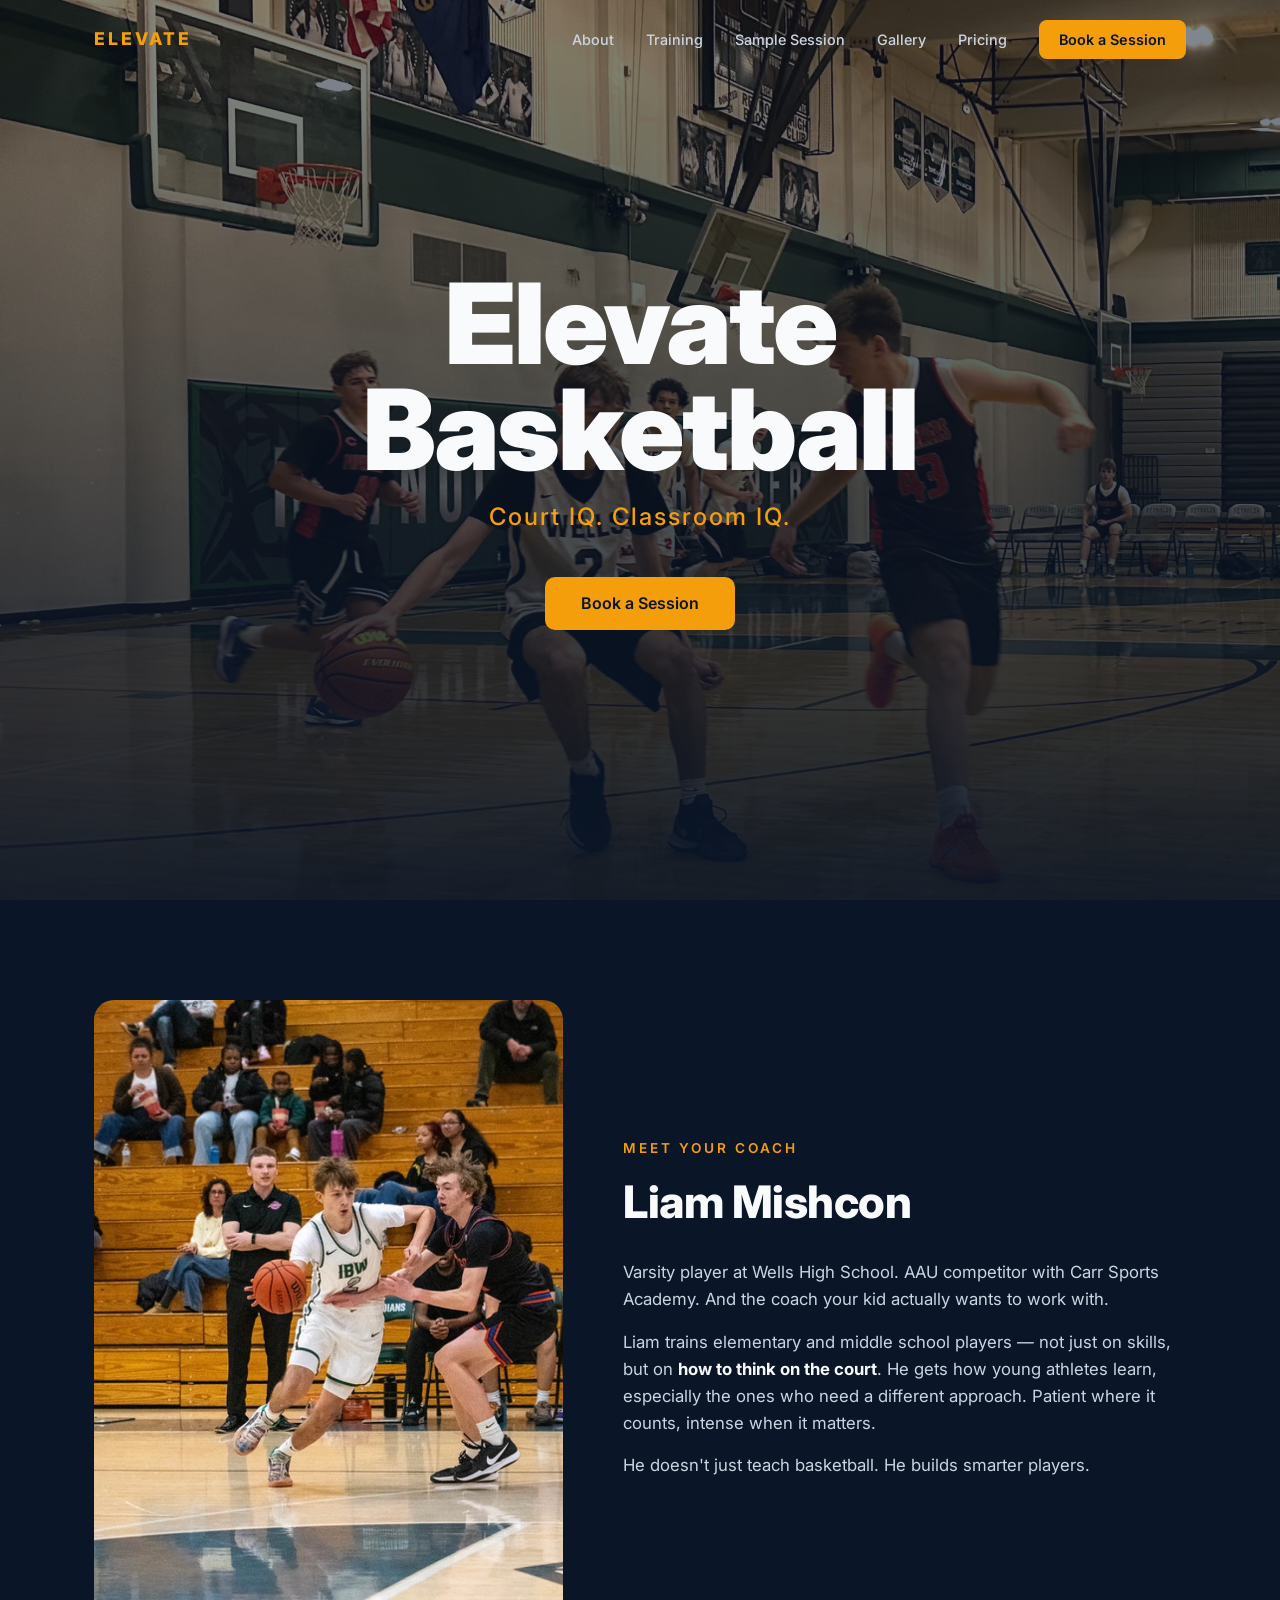
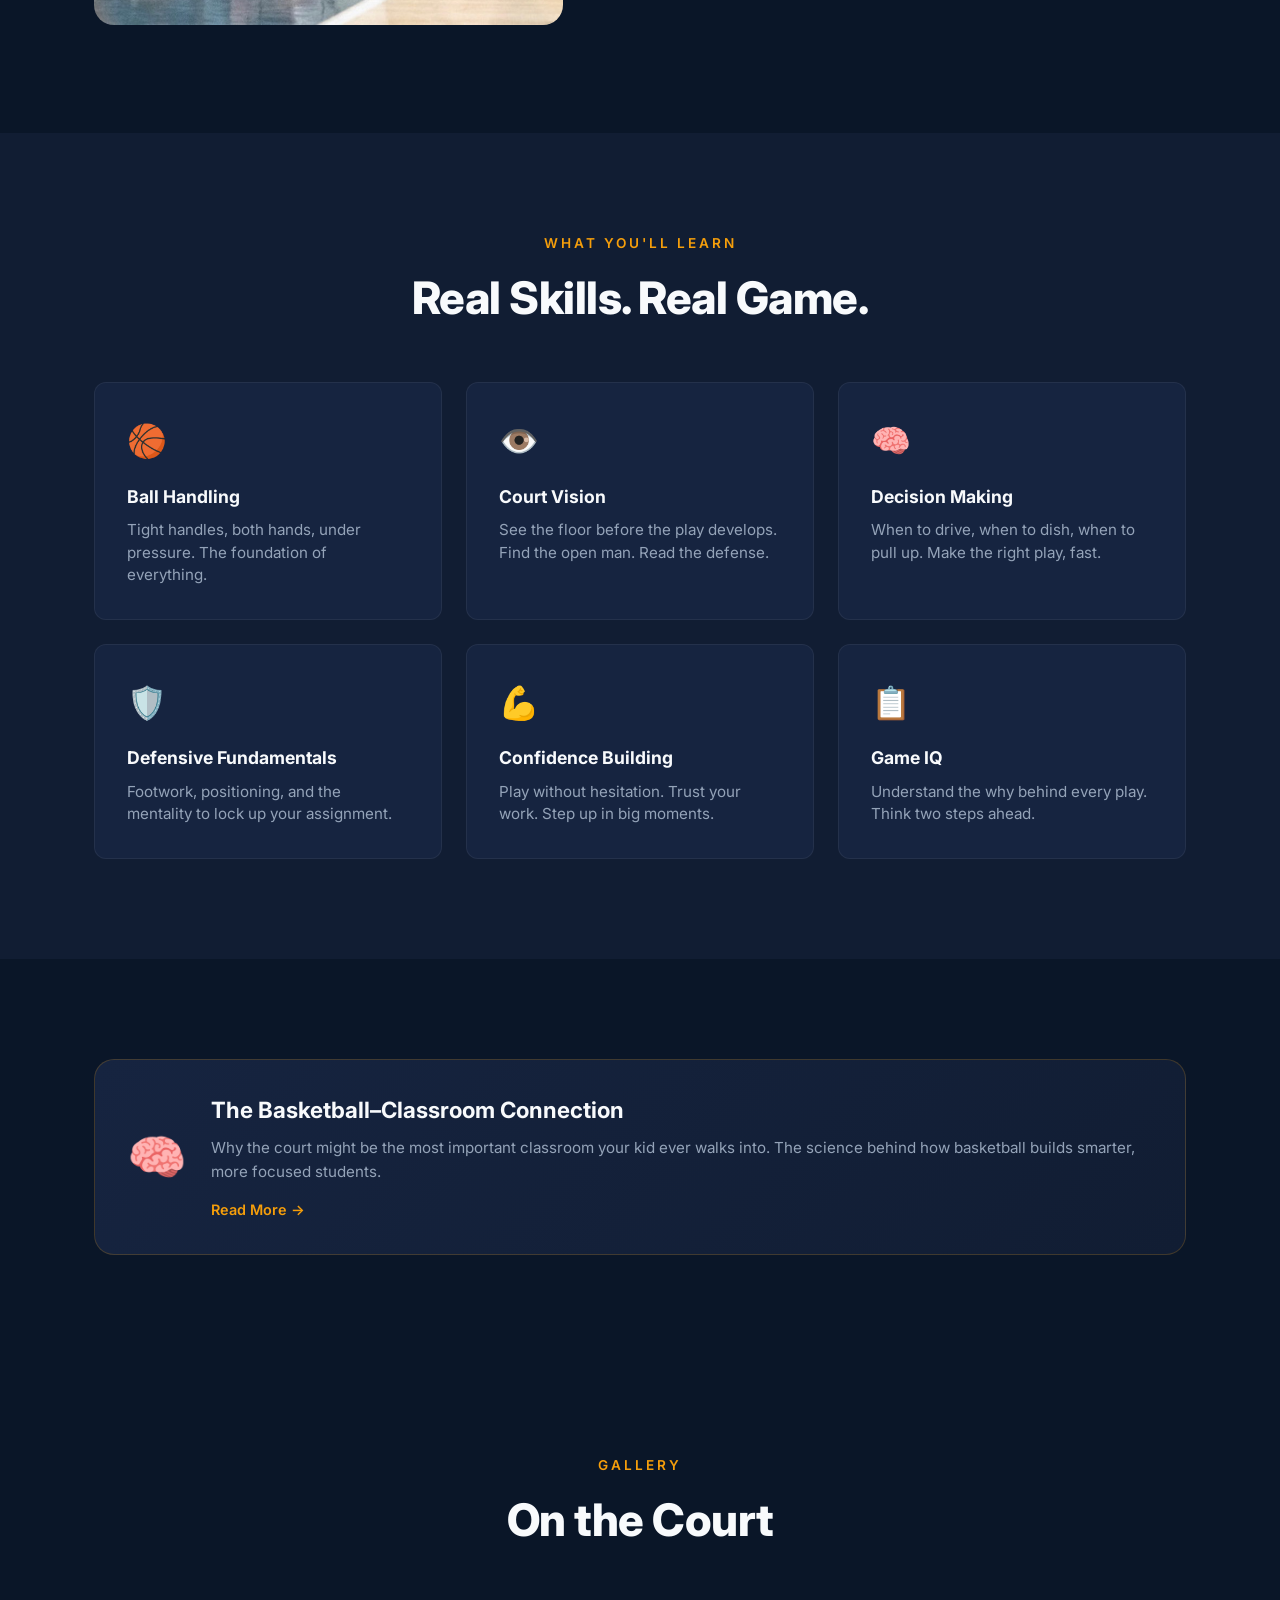
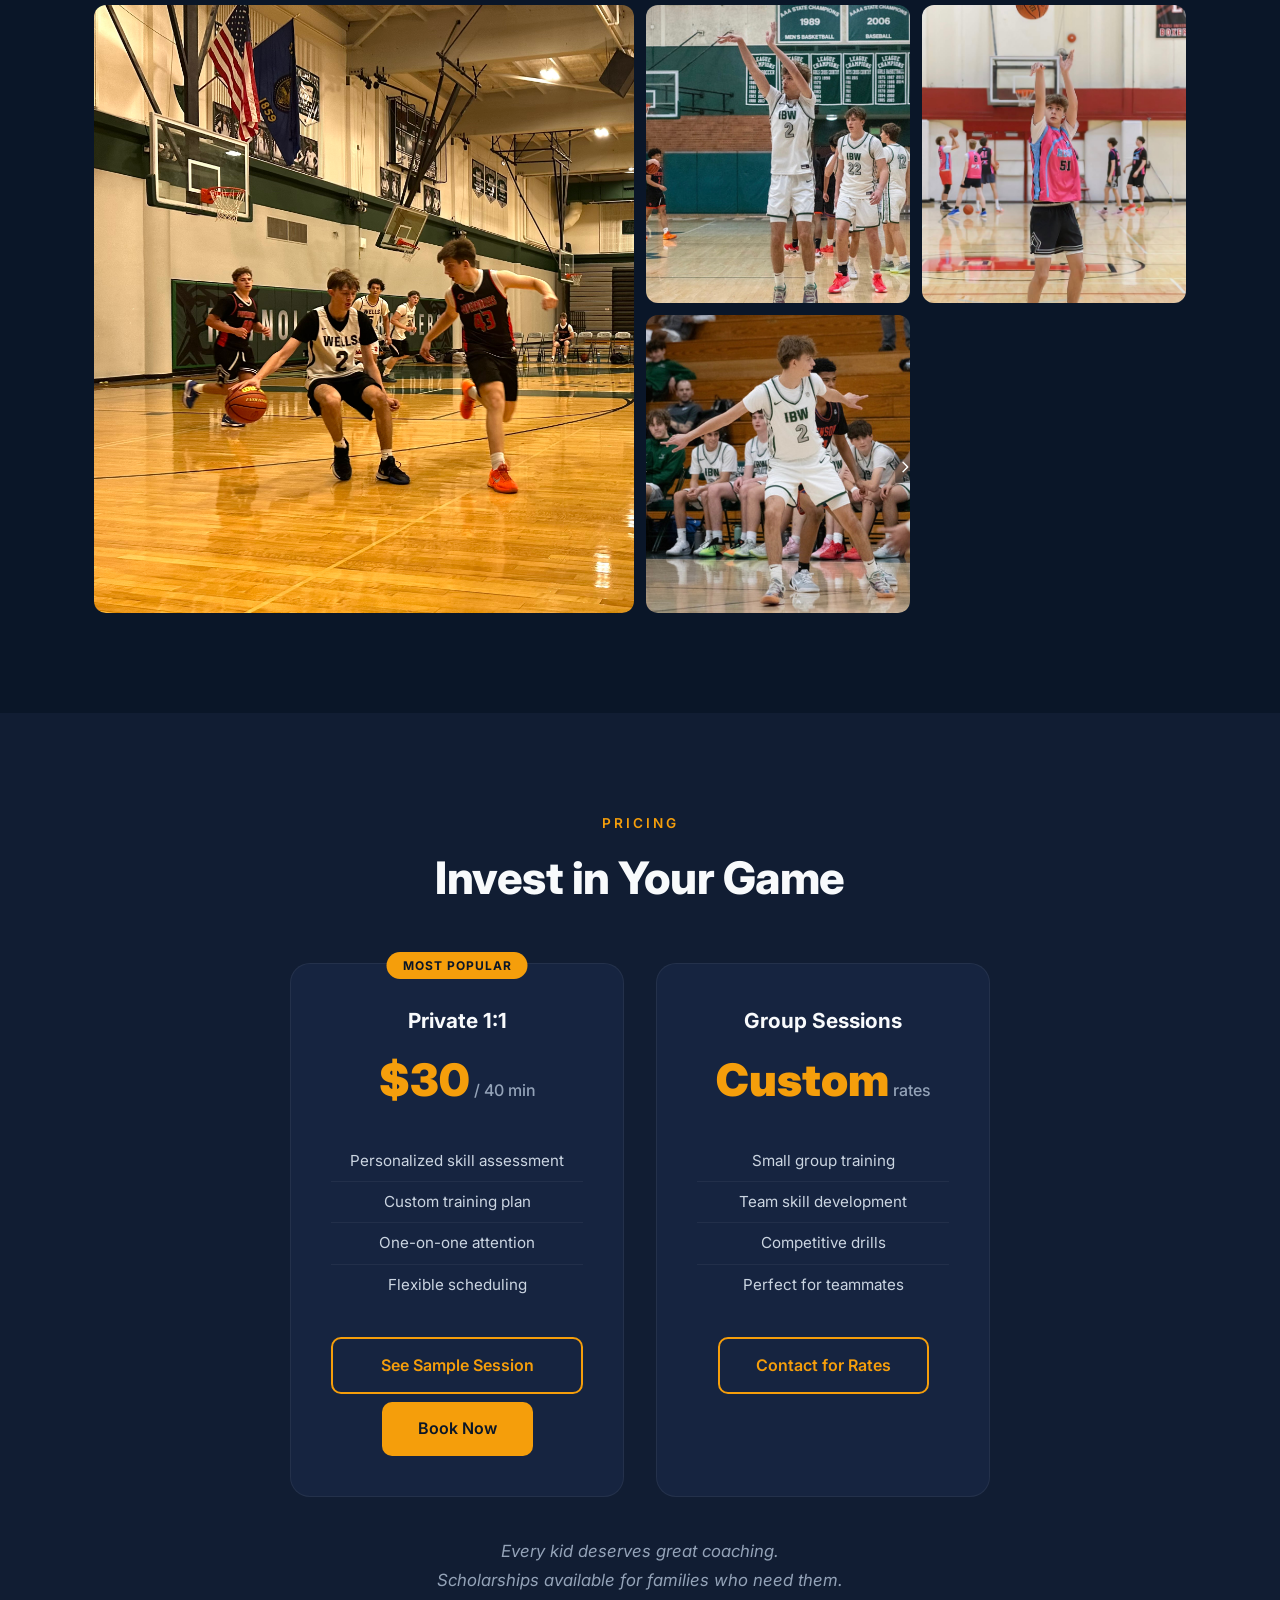
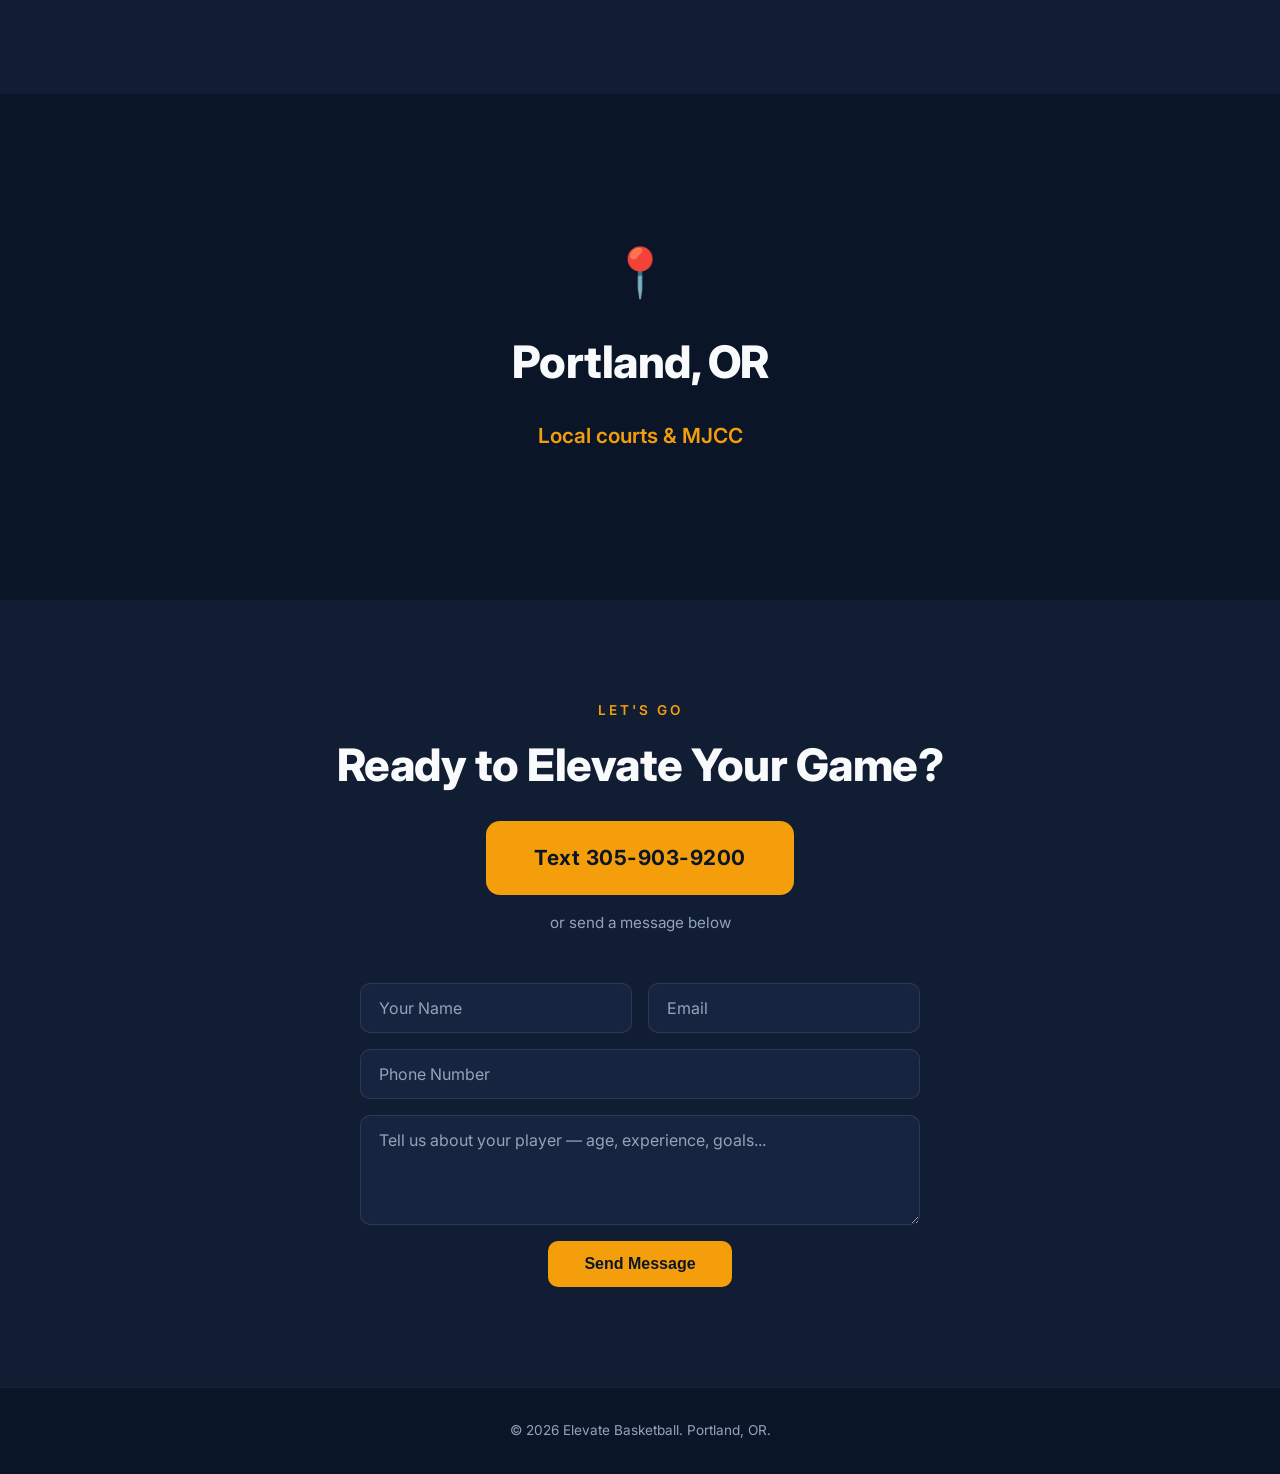
==== index.html @ f26b9408 "Add Sample Session to nav across all pages" ====
<!DOCTYPE html>
<html lang="en">
<head>
  <meta charset="UTF-8">
  <meta name="viewport" content="width=device-width, initial-scale=1.0">
  <title>Elevate Basketball — Court IQ. Classroom IQ.</title>
  <meta name="description" content="Basketball coaching for young athletes in Portland, OR. Private and group sessions with Coach Liam Mishcon.">
  <link rel="preconnect" href="https://fonts.googleapis.com">
  <link rel="preconnect" href="https://fonts.gstatic.com" crossorigin>
  <link href="https://fonts.googleapis.com/css2?family=Inter:wght@400;500;600;700;800;900&display=swap" rel="stylesheet">
  <link rel="icon" href="data:image/svg+xml,<svg xmlns=%22http://www.w3.org/2000/svg%22 viewBox=%220 0 100 100%22><text y=%22.9em%22 font-size=%2290%22>🏀</text></svg>">
  <link rel="stylesheet" href="styles.css">
</head>
<body>

  <!-- Nav -->
  <nav class="nav" id="nav">
    <div class="nav-inner">
      <a href="#" class="nav-logo">ELEVATE</a>
      <div class="nav-links">
        <a href="#about">About</a>
        <a href="#skills">Training</a>
        <a href="sample-session.html">Sample Session</a>
        <a href="#gallery">Gallery</a>
        <a href="#pricing">Pricing</a>
        <a href="#contact" class="nav-cta">Book a Session</a>
      </div>
      <button class="nav-toggle" aria-label="Menu" onclick="document.querySelector('.nav-links').classList.toggle('open')">
        <span></span><span></span><span></span>
      </button>
    </div>
  </nav>

  <!-- Hero -->
  <section class="hero" id="hero">
    <div class="hero-overlay"></div>
    <div class="hero-content">
      <h1 class="hero-title">Elevate<br>Basketball</h1>
      <p class="hero-tagline">Court IQ. Classroom IQ.</p>
      <a href="#contact" class="btn btn-primary">Book a Session</a>
    </div>
  </section>

  <!-- About -->
  <section class="section" id="about">
    <div class="container">
      <div class="about-grid">
        <div class="about-image">
          <img src="images/liam-5.jpeg" alt="Coach Liam playing defense" loading="lazy">
        </div>
        <div class="about-text">
          <h2 class="section-label">Meet Your Coach</h2>
          <h3 class="section-title">Liam Mishcon</h3>
          <p>Varsity player at Wells High School. AAU competitor with Carr Sports Academy. And the coach your kid actually wants to work with.</p>
          <p>Liam trains elementary and middle school players — not just on skills, but on <strong>how to think on the court</strong>. He gets how young athletes learn, especially the ones who need a different approach. Patient where it counts, intense when it matters.</p>
          <p>He doesn't just teach basketball. He builds smarter players.</p>
        </div>
      </div>
    </div>
  </section>

  <!-- What You'll Learn -->
  <section class="section section-dark" id="skills">
    <div class="container">
      <h2 class="section-label center">What You'll Learn</h2>
      <h3 class="section-title center">Real Skills. Real Game.</h3>
      <div class="skills-grid">
        <div class="skill-card">
          <div class="skill-icon">🏀</div>
          <h4>Ball Handling</h4>
          <p>Tight handles, both hands, under pressure. The foundation of everything.</p>
        </div>
        <div class="skill-card">
          <div class="skill-icon">👁️</div>
          <h4>Court Vision</h4>
          <p>See the floor before the play develops. Find the open man. Read the defense.</p>
        </div>
        <div class="skill-card">
          <div class="skill-icon">🧠</div>
          <h4>Decision Making</h4>
          <p>When to drive, when to dish, when to pull up. Make the right play, fast.</p>
        </div>
        <div class="skill-card">
          <div class="skill-icon">🛡️</div>
          <h4>Defensive Fundamentals</h4>
          <p>Footwork, positioning, and the mentality to lock up your assignment.</p>
        </div>
        <div class="skill-card">
          <div class="skill-icon">💪</div>
          <h4>Confidence Building</h4>
          <p>Play without hesitation. Trust your work. Step up in big moments.</p>
        </div>
        <div class="skill-card">
          <div class="skill-icon">📋</div>
          <h4>Game IQ</h4>
          <p>Understand the why behind every play. Think two steps ahead.</p>
        </div>
      </div>
    </div>
  </section>

  <!-- Basketball Brain CTA -->
  <section class="section" id="brain">
    <div class="container">
      <a href="basketball-brain.html" class="brain-card">
        <div class="brain-icon">🧠</div>
        <div class="brain-content">
          <h3 class="brain-title">The Basketball–Classroom Connection</h3>
          <p class="brain-text">Why the court might be the most important classroom your kid ever walks into. The science behind how basketball builds smarter, more focused students.</p>
          <span class="brain-link">Read More →</span>
        </div>
      </a>
    </div>
  </section>

  <!-- Gallery -->
  <section class="section" id="gallery">
    <div class="container">
      <h2 class="section-label center">Gallery</h2>
      <h3 class="section-title center">On the Court</h3>
      <div class="gallery-grid">
        <div class="gallery-item gallery-wide">
          <img src="images/liam-4.jpeg" alt="Liam driving to the basket" loading="lazy">
        </div>
        <div class="gallery-item">
          <img src="images/liam-1.jpeg" alt="Liam shooting a jump shot" loading="lazy">
        </div>
        <div class="gallery-item">
          <img src="images/liam-2.jpeg" alt="Liam at AAU tournament" loading="lazy">
        </div>
        <div class="gallery-item">
          <img src="images/liam-3.jpeg" alt="Liam playing defense" loading="lazy">
        </div>
      </div>
    </div>
  </section>

  <!-- Pricing -->
  <section class="section section-dark" id="pricing">
    <div class="container">
      <h2 class="section-label center">Pricing</h2>
      <h3 class="section-title center">Invest in Your Game</h3>
      <div class="pricing-grid">
        <div class="pricing-card">
          <div class="pricing-badge">Most Popular</div>
          <h4>Private 1:1</h4>
          <div class="pricing-amount">$30<span> / 40 min</span></div>
          <ul>
            <li>Personalized skill assessment</li>
            <li>Custom training plan</li>
            <li>One-on-one attention</li>
            <li>Flexible scheduling</li>
          </ul>
          <a href="sample-session.html" class="btn btn-outline" style="margin-bottom: 8px; display: block; text-align: center;">See Sample Session</a>
          <a href="#contact" class="btn btn-primary">Book Now</a>
        </div>
        <div class="pricing-card">
          <h4>Group Sessions</h4>
          <div class="pricing-amount">Custom<span> rates</span></div>
          <ul>
            <li>Small group training</li>
            <li>Team skill development</li>
            <li>Competitive drills</li>
            <li>Perfect for teammates</li>
          </ul>
          <a href="#contact" class="btn btn-outline">Contact for Rates</a>
        </div>
      </div>
      <p class="pricing-note">Every kid deserves great coaching.<br>Scholarships available for families who need them.</p>
    </div>
  </section>

  <!-- Location -->
  <section class="section" id="location">
    <div class="container">
      <div class="location-content">
        <div class="location-icon">📍</div>
        <h2 class="section-title">Portland, OR</h2>
        <p class="location-detail">Local courts &amp; MJCC</p>
      </div>
    </div>
  </section>

  <!-- Contact -->
  <section class="section section-dark" id="contact">
    <div class="container">
      <div class="contact-content">
        <h2 class="section-label center">Let's Go</h2>
        <h3 class="section-title center">Ready to Elevate Your Game?</h3>
        <div class="contact-cta">
          <a href="sms:3059039200" class="btn btn-big">Text 305-903-9200</a>
          <p class="contact-or">or send a message below</p>
        </div>
        <form class="contact-form" action="https://formsubmit.co/adam@mish.com" method="POST">
          <input type="hidden" name="_subject" value="Elevate Basketball — New Inquiry">
          <input type="hidden" name="_captcha" value="false">
          <input type="hidden" name="_next" value="https://elevate-bb.com/thanks.html">
          <div class="form-row">
            <input type="text" name="name" placeholder="Your Name" required>
            <input type="email" name="email" placeholder="Email" required>
          </div>
          <input type="text" name="phone" placeholder="Phone Number">
          <textarea name="message" placeholder="Tell us about your player — age, experience, goals..." rows="4"></textarea>
          <button type="submit" class="btn btn-primary">Send Message</button>
        </form>
      </div>
    </div>
  </section>

  <!-- Footer -->
  <footer class="footer">
    <div class="container">
      <p>&copy; 2026 Elevate Basketball. Portland, OR.</p>
    </div>
  </footer>

  <script>
    // Navbar scroll effect
    const nav = document.getElementById('nav');
    window.addEventListener('scroll', () => {
      nav.classList.toggle('scrolled', window.scrollY > 50);
    });

    // Smooth scroll for anchor links
    document.querySelectorAll('a[href^="#"]').forEach(a => {
      a.addEventListener('click', e => {
        e.preventDefault();
        const target = document.querySelector(a.getAttribute('href'));
        if (target) {
          target.scrollIntoView({ behavior: 'smooth', block: 'start' });
          document.querySelector('.nav-links').classList.remove('open');
        }
      });
    });

    // Intersection Observer for fade-in animations
    const observer = new IntersectionObserver((entries) => {
      entries.forEach(entry => {
        if (entry.isIntersecting) {
          entry.target.classList.add('visible');
        }
      });
    }, { threshold: 0.1, rootMargin: '0px 0px -50px 0px' });

    document.querySelectorAll('.skill-card, .pricing-card, .gallery-item, .about-text, .about-image').forEach(el => {
      el.classList.add('fade-in');
      observer.observe(el);
    });
  </script>

</body>
</html>
---- styles.css ----
/* === Reset & Base === */
*, *::before, *::after { margin: 0; padding: 0; box-sizing: border-box; }

:root {
  --navy: #0a1628;
  --navy-light: #111d33;
  --navy-mid: #162440;
  --orange: #f59e0b;
  --orange-light: #fbbf24;
  --orange-dark: #d97706;
  --white: #f8fafc;
  --gray: #94a3b8;
  --gray-light: #cbd5e1;
  --radius: 12px;
  --radius-lg: 20px;
}

html { scroll-behavior: smooth; scroll-padding-top: 80px; }

body {
  font-family: 'Inter', -apple-system, BlinkMacSystemFont, sans-serif;
  background: var(--navy);
  color: var(--white);
  line-height: 1.6;
  -webkit-font-smoothing: antialiased;
}

.container { max-width: 1140px; margin: 0 auto; padding: 0 24px; }

/* === Nav === */
.nav {
  position: fixed; top: 0; left: 0; right: 0; z-index: 100;
  padding: 20px 0;
  transition: all 0.3s ease;
}
.nav.scrolled {
  background: rgba(10, 22, 40, 0.95);
  backdrop-filter: blur(20px);
  padding: 12px 0;
  box-shadow: 0 4px 30px rgba(0,0,0,0.3);
}
.nav-inner {
  max-width: 1140px; margin: 0 auto; padding: 0 24px;
  display: flex; align-items: center; justify-content: space-between;
}
.nav-logo {
  font-size: 1.1rem; font-weight: 800; letter-spacing: 3px;
  color: var(--orange); text-decoration: none;
}
.nav-links { display: flex; align-items: center; gap: 32px; }
.nav-links a {
  color: var(--gray-light); text-decoration: none; font-size: 0.9rem;
  font-weight: 500; transition: color 0.2s;
}
.nav-links a:hover { color: var(--white); }
.nav-cta {
  background: var(--orange) !important; color: var(--navy) !important;
  padding: 8px 20px !important; border-radius: 8px; font-weight: 600 !important;
}
.nav-cta:hover { background: var(--orange-light) !important; }

.nav-toggle { display: none; background: none; border: none; cursor: pointer; padding: 4px; }
.nav-toggle span {
  display: block; width: 24px; height: 2px; background: var(--white);
  margin: 5px 0; transition: 0.3s;
}

/* === Hero === */
.hero {
  position: relative; min-height: 100vh; display: flex; align-items: center; justify-content: center;
  background: url('images/liam-4.jpeg') center center / cover no-repeat;
}
.hero-overlay {
  position: absolute; inset: 0;
  background: linear-gradient(to bottom, rgba(10,22,40,0.5) 0%, rgba(10,22,40,0.7) 50%, rgba(10,22,40,0.95) 100%);
}
.hero-content {
  position: relative; text-align: center; padding: 0 24px;
}
.hero-title {
  font-size: clamp(3.5rem, 10vw, 7rem);
  font-weight: 900; line-height: 0.95; letter-spacing: -2px;
  margin-bottom: 16px;
}
.hero-tagline {
  font-size: clamp(1.1rem, 3vw, 1.5rem);
  color: var(--orange); font-weight: 500; letter-spacing: 2px;
  margin-bottom: 40px;
}

/* === Buttons === */
.btn {
  display: inline-block; padding: 14px 36px; border-radius: 10px;
  text-decoration: none; font-weight: 600; font-size: 1rem;
  transition: all 0.2s ease; cursor: pointer; border: none;
}
.btn-primary {
  background: var(--orange); color: var(--navy);
}
.btn-primary:hover { background: var(--orange-light); transform: translateY(-2px); }
.btn-outline {
  background: transparent; color: var(--orange);
  border: 2px solid var(--orange);
}
.btn-outline:hover { background: var(--orange); color: var(--navy); }
.btn-big {
  background: var(--orange); color: var(--navy);
  font-size: 1.3rem; padding: 20px 48px; border-radius: 14px;
  font-weight: 700; letter-spacing: 0.5px;
}
.btn-big:hover { background: var(--orange-light); transform: translateY(-2px); box-shadow: 0 8px 30px rgba(245,158,11,0.3); }

/* === Sections === */
.section { padding: 100px 0; }
.section-dark { background: var(--navy-light); }

.section-label {
  font-size: 0.85rem; font-weight: 600; color: var(--orange);
  text-transform: uppercase; letter-spacing: 3px; margin-bottom: 8px;
}
.section-title {
  font-size: clamp(2rem, 5vw, 2.8rem);
  font-weight: 800; margin-bottom: 20px; letter-spacing: -0.5px;
}
.center { text-align: center; }

/* === About === */
.about-grid {
  display: grid; grid-template-columns: 1fr 1.2fr; gap: 60px; align-items: center;
}
.about-image img {
  width: 100%; border-radius: var(--radius-lg);
  object-fit: cover; aspect-ratio: 3/4;
}
.about-text p { color: var(--gray-light); margin-bottom: 16px; font-size: 1.05rem; }
.about-text strong { color: var(--white); }

/* === Skills === */
.skills-grid {
  display: grid; grid-template-columns: repeat(3, 1fr); gap: 24px; margin-top: 48px;
}
.skill-card {
  background: var(--navy-mid); border-radius: var(--radius); padding: 32px;
  border: 1px solid rgba(255,255,255,0.06);
  transition: transform 0.2s, box-shadow 0.2s;
}
.skill-card:hover { transform: translateY(-4px); box-shadow: 0 12px 40px rgba(0,0,0,0.3); }
.skill-icon { font-size: 2rem; margin-bottom: 16px; }
.skill-card h4 { font-size: 1.1rem; font-weight: 700; margin-bottom: 8px; }
.skill-card p { color: var(--gray); font-size: 0.95rem; line-height: 1.5; }

/* === Gallery === */
.gallery-grid {
  display: grid;
  grid-template-columns: repeat(4, 1fr);
  gap: 12px; margin-top: 48px;
}
.gallery-item { overflow: hidden; border-radius: var(--radius); }
.gallery-item img {
  width: 100%; height: 100%; object-fit: cover;
  transition: transform 0.4s ease;
  aspect-ratio: 1;
}
.gallery-item:hover img { transform: scale(1.05); }
.gallery-wide { grid-column: span 2; grid-row: span 2; }
.gallery-wide img { aspect-ratio: auto; }

/* === Pricing === */
.pricing-grid {
  display: grid; grid-template-columns: repeat(2, 1fr); gap: 32px;
  max-width: 700px; margin: 48px auto 0;
}
.pricing-card {
  background: var(--navy-mid); border-radius: var(--radius-lg); padding: 40px;
  text-align: center; position: relative; border: 1px solid rgba(255,255,255,0.06);
  transition: transform 0.2s;
}
.pricing-card:hover { transform: translateY(-4px); }
.pricing-badge {
  position: absolute; top: -12px; left: 50%; transform: translateX(-50%);
  background: var(--orange); color: var(--navy); font-size: 0.75rem;
  font-weight: 700; padding: 4px 16px; border-radius: 20px;
  text-transform: uppercase; letter-spacing: 1px;
}
.pricing-card h4 { font-size: 1.3rem; font-weight: 700; margin-bottom: 8px; }
.pricing-amount {
  font-size: 2.8rem; font-weight: 900; color: var(--orange); margin-bottom: 24px;
}
.pricing-amount span { font-size: 1rem; font-weight: 500; color: var(--gray); }
.pricing-card ul { list-style: none; margin-bottom: 32px; }
.pricing-card li {
  padding: 8px 0; color: var(--gray-light); font-size: 0.95rem;
  border-bottom: 1px solid rgba(255,255,255,0.05);
}
.pricing-card li:last-child { border-bottom: none; }
.pricing-note {
  text-align: center; margin-top: 40px; color: var(--gray);
  font-style: italic; font-size: 1.05rem; line-height: 1.7;
}

/* === Location === */
.location-content { text-align: center; padding: 40px 0; }
.location-icon { font-size: 3rem; margin-bottom: 16px; }
.location-detail { font-size: 1.3rem; color: var(--orange); font-weight: 600; margin-bottom: 8px; }
.location-sub { color: var(--gray); font-size: 1rem; }

/* === Contact === */
.contact-cta { text-align: center; margin-bottom: 48px; }
.contact-or { color: var(--gray); margin-top: 16px; font-size: 0.95rem; }

.contact-form {
  max-width: 560px; margin: 0 auto;
  display: flex; flex-direction: column; gap: 16px;
}
.form-row { display: grid; grid-template-columns: 1fr 1fr; gap: 16px; }
.contact-form input, .contact-form textarea {
  width: 100%; padding: 14px 18px; border-radius: 10px;
  border: 1px solid rgba(255,255,255,0.1);
  background: var(--navy-mid); color: var(--white);
  font-family: inherit; font-size: 1rem;
  transition: border-color 0.2s;
}
.contact-form input::placeholder, .contact-form textarea::placeholder { color: var(--gray); }
.contact-form input:focus, .contact-form textarea:focus {
  outline: none; border-color: var(--orange);
}
.contact-form .btn { align-self: center; }

/* === Footer === */
.footer {
  padding: 32px 0; text-align: center;
  border-top: 1px solid rgba(255,255,255,0.05);
}
.footer p { color: var(--gray); font-size: 0.85rem; }

/* === Animations === */
.fade-in { opacity: 0; transform: translateY(20px); transition: opacity 0.6s ease, transform 0.6s ease; }
.fade-in.visible { opacity: 1; transform: translateY(0); }

/* === Mobile === */
@media (max-width: 768px) {
  .nav-links { 
    display: none; flex-direction: column; position: absolute;
    top: 100%; left: 0; right: 0; background: rgba(10,22,40,0.98);
    padding: 24px; gap: 20px; backdrop-filter: blur(20px);
  }
  .nav-links.open { display: flex; }
  .nav-toggle { display: block; }

  .about-grid { grid-template-columns: 1fr; gap: 32px; }
  .skills-grid { grid-template-columns: 1fr; }
  .gallery-grid { grid-template-columns: 1fr 1fr; }
  .gallery-wide { grid-column: span 2; grid-row: span 1; }
  .gallery-wide img { aspect-ratio: 16/9; }
  .pricing-grid { grid-template-columns: 1fr; max-width: 400px; }
  .form-row { grid-template-columns: 1fr; }
  
  .section { padding: 64px 0; }
  .hero-title { letter-spacing: -1px; }
}

@media (max-width: 480px) {
  .gallery-grid { grid-template-columns: 1fr; }
  .gallery-wide { grid-column: span 1; }
}

/* === Brain Card === */
.brain-card {
  display: flex;
  align-items: center;
  gap: 24px;
  background: linear-gradient(135deg, var(--navy-mid) 0%, var(--navy-light) 100%);
  border: 1px solid rgba(245, 158, 11, 0.2);
  border-radius: var(--radius-lg);
  padding: 32px;
  text-decoration: none;
  color: inherit;
  transition: all 0.3s ease;
}
.brain-card:hover {
  border-color: var(--orange);
  transform: translateY(-4px);
  box-shadow: 0 12px 40px rgba(245, 158, 11, 0.15);
}
.brain-icon {
  font-size: 48px;
  flex-shrink: 0;
}
.brain-content {
  flex: 1;
}
.brain-title {
  font-size: 1.4rem;
  font-weight: 700;
  margin-bottom: 8px;
  color: var(--white);
}
.brain-text {
  color: var(--gray);
  font-size: 0.95rem;
  margin-bottom: 12px;
  line-height: 1.6;
}
.brain-link {
  color: var(--orange);
  font-weight: 600;
  font-size: 0.9rem;
}
.brain-card:hover .brain-link {
  text-decoration: underline;
}

@media (max-width: 600px) {
  .brain-card {
    flex-direction: column;
    text-align: center;
    padding: 24px;
  }
  .brain-icon {
    font-size: 40px;
  }
  .brain-title {
    font-size: 1.2rem;
  }
}
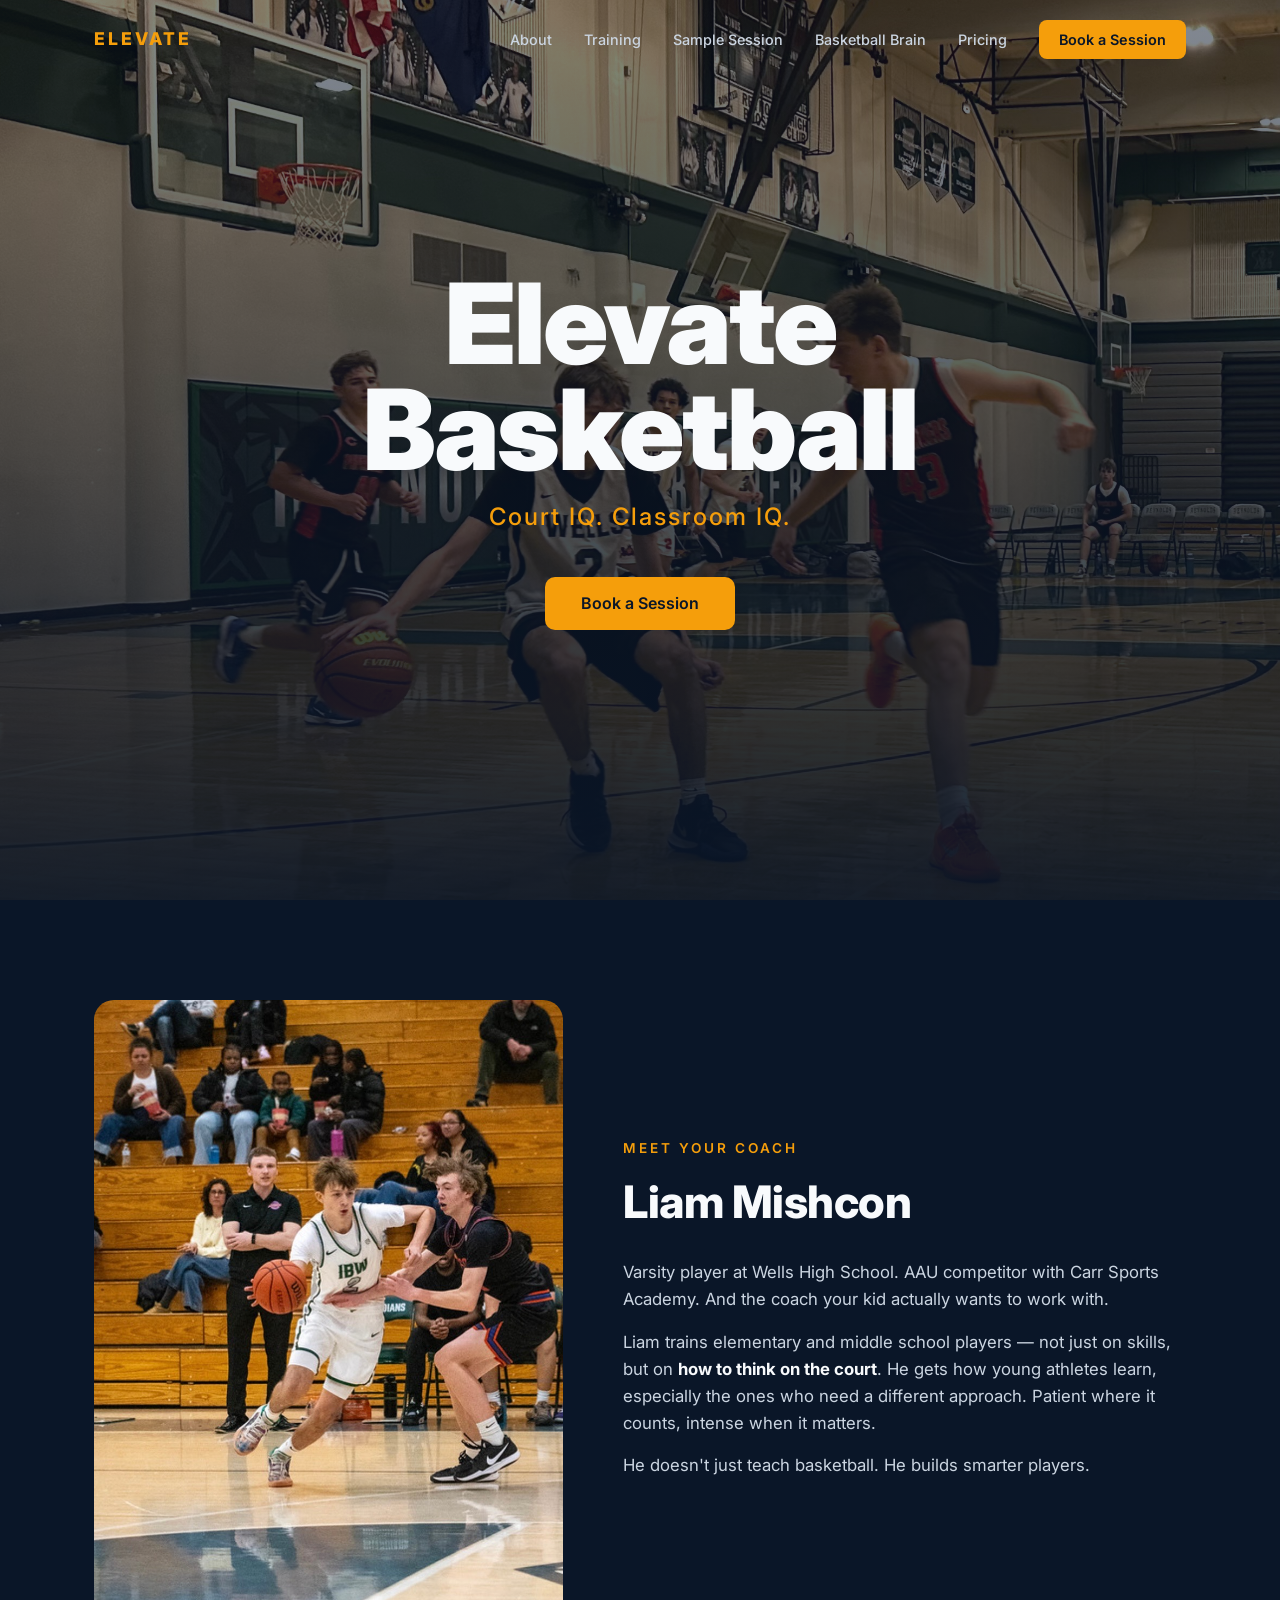
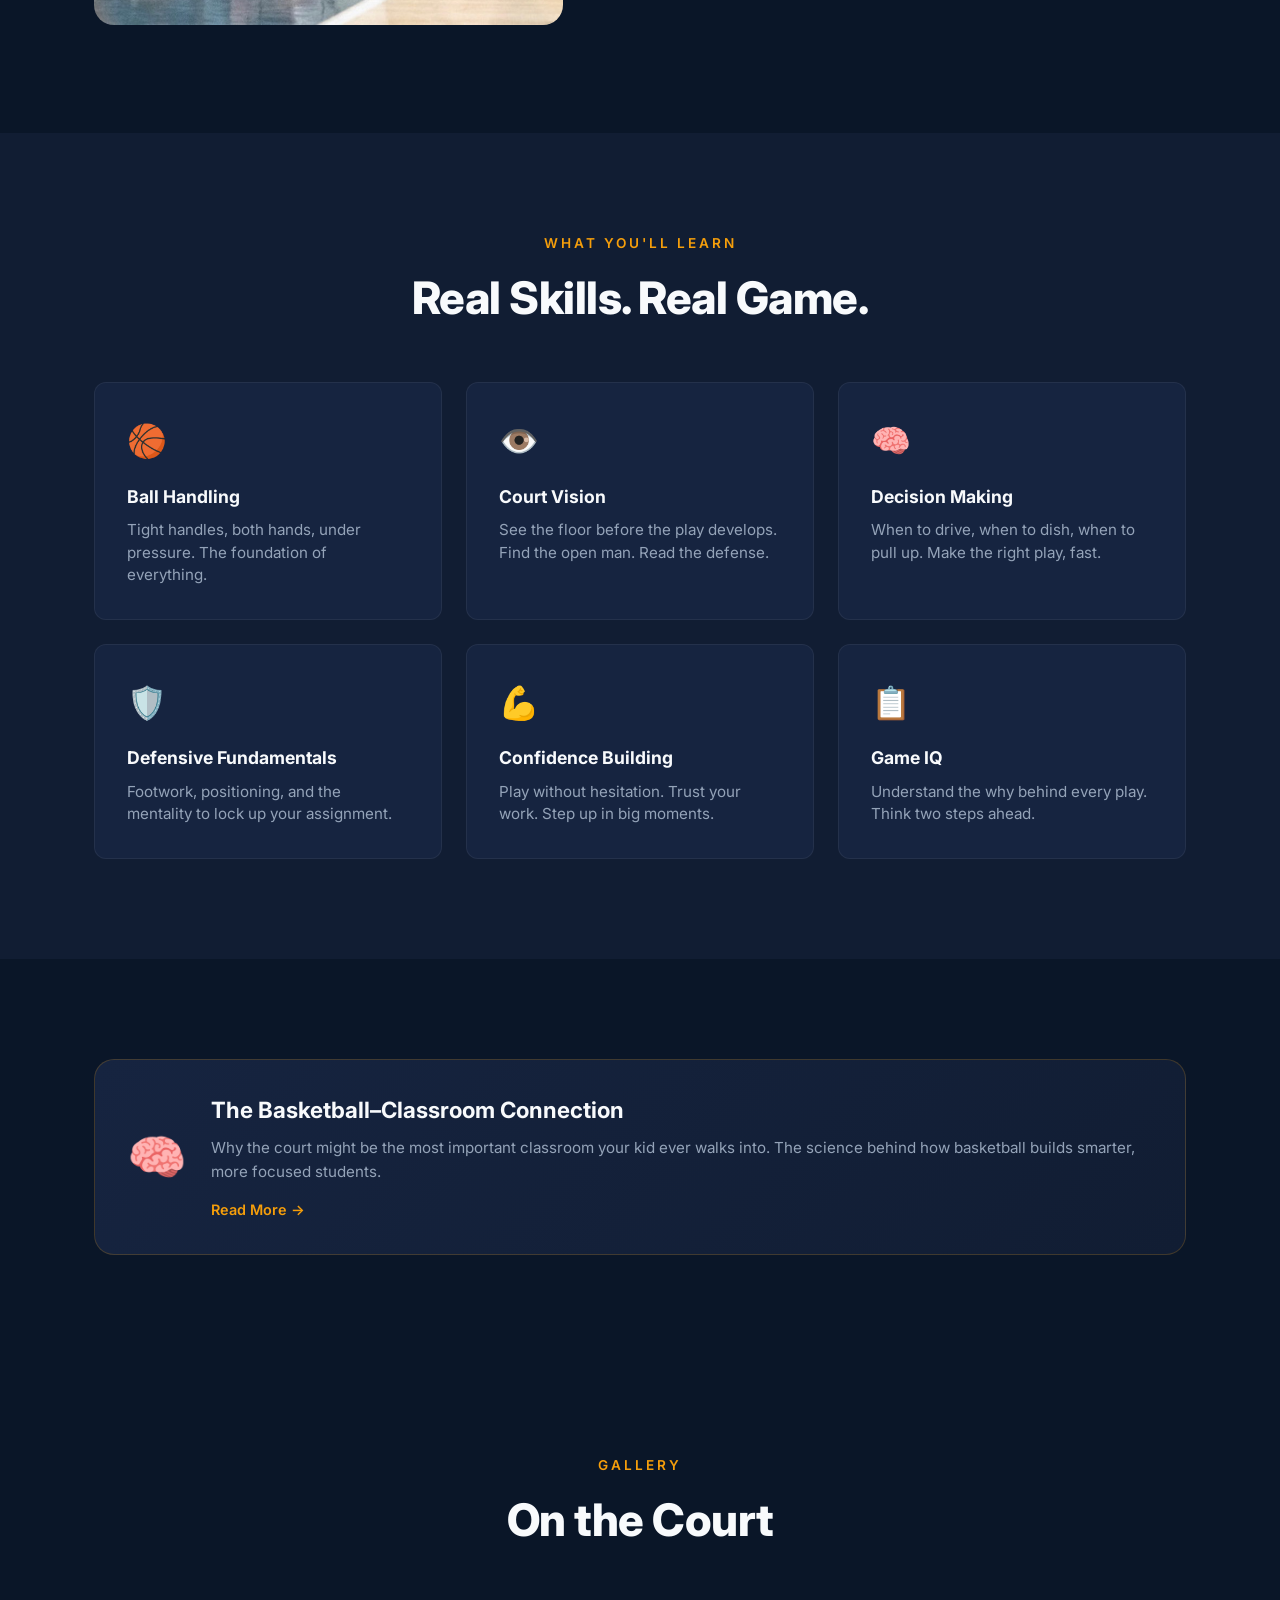
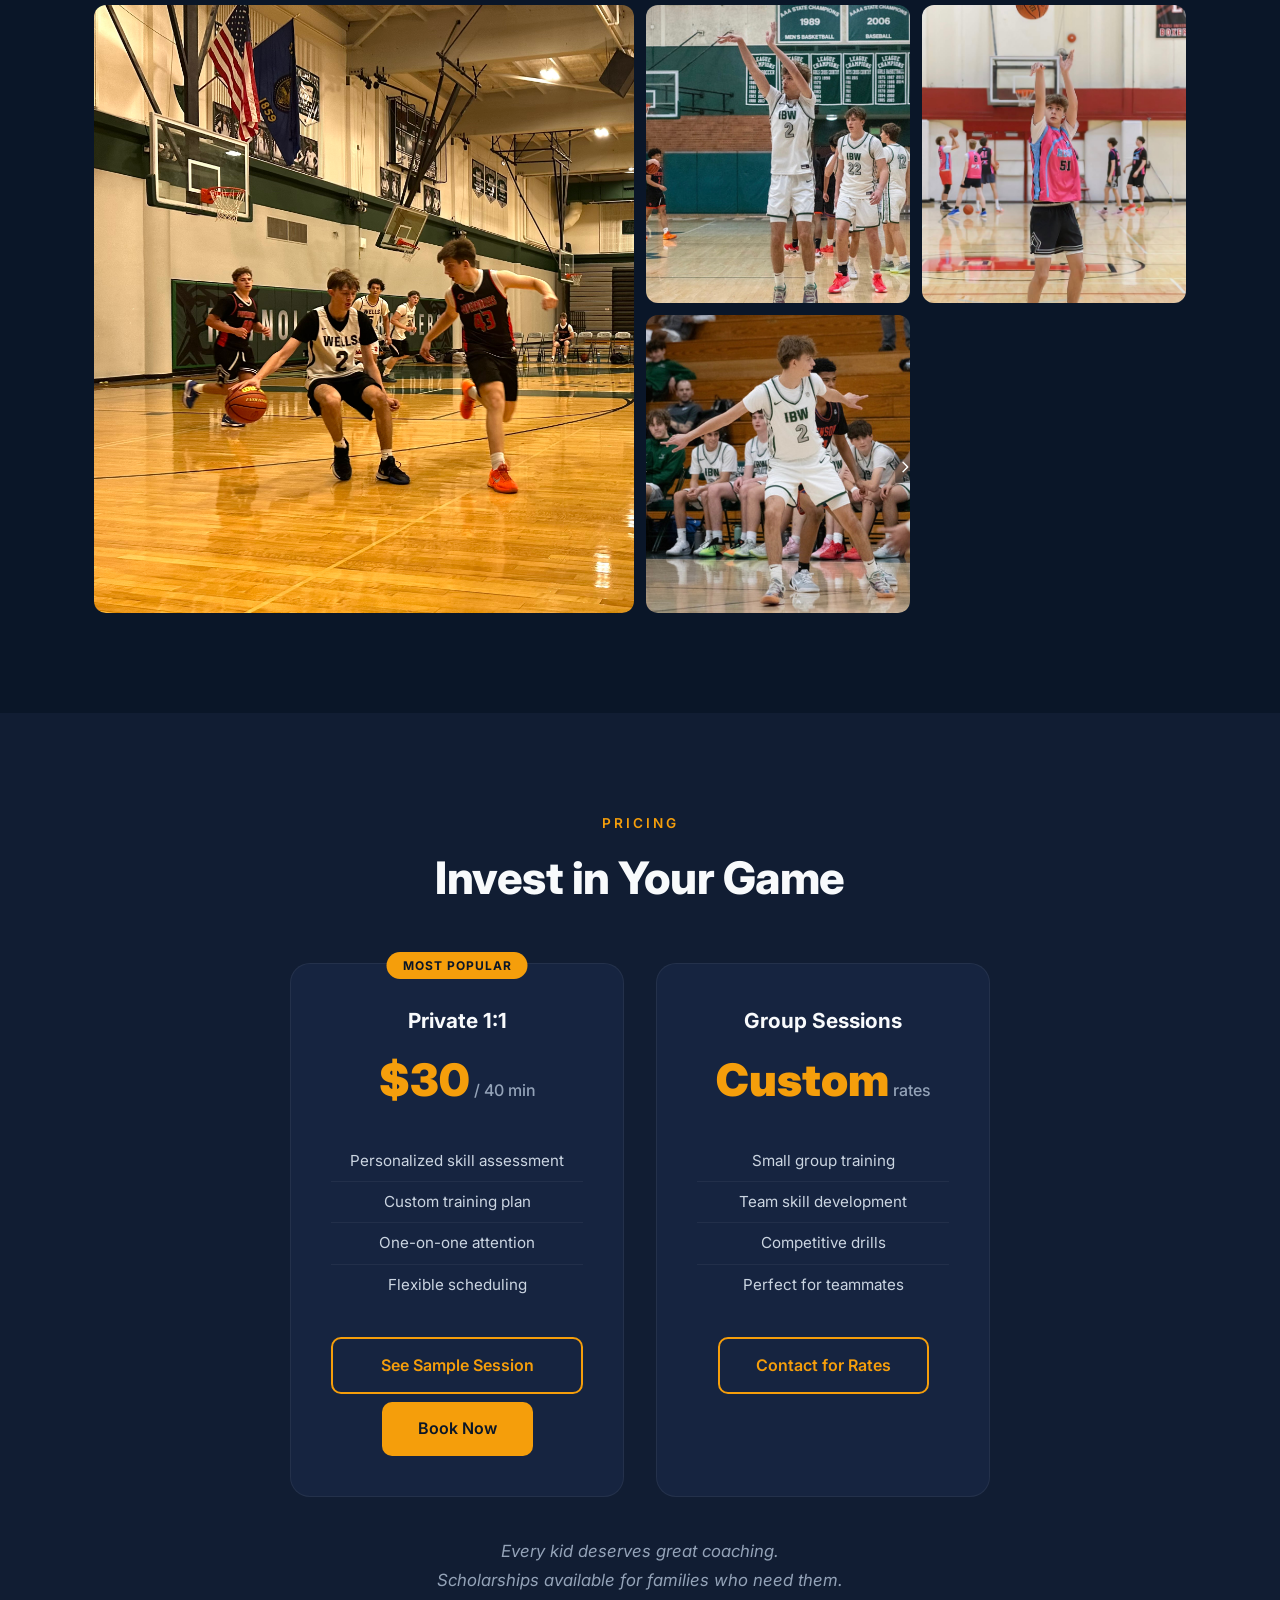
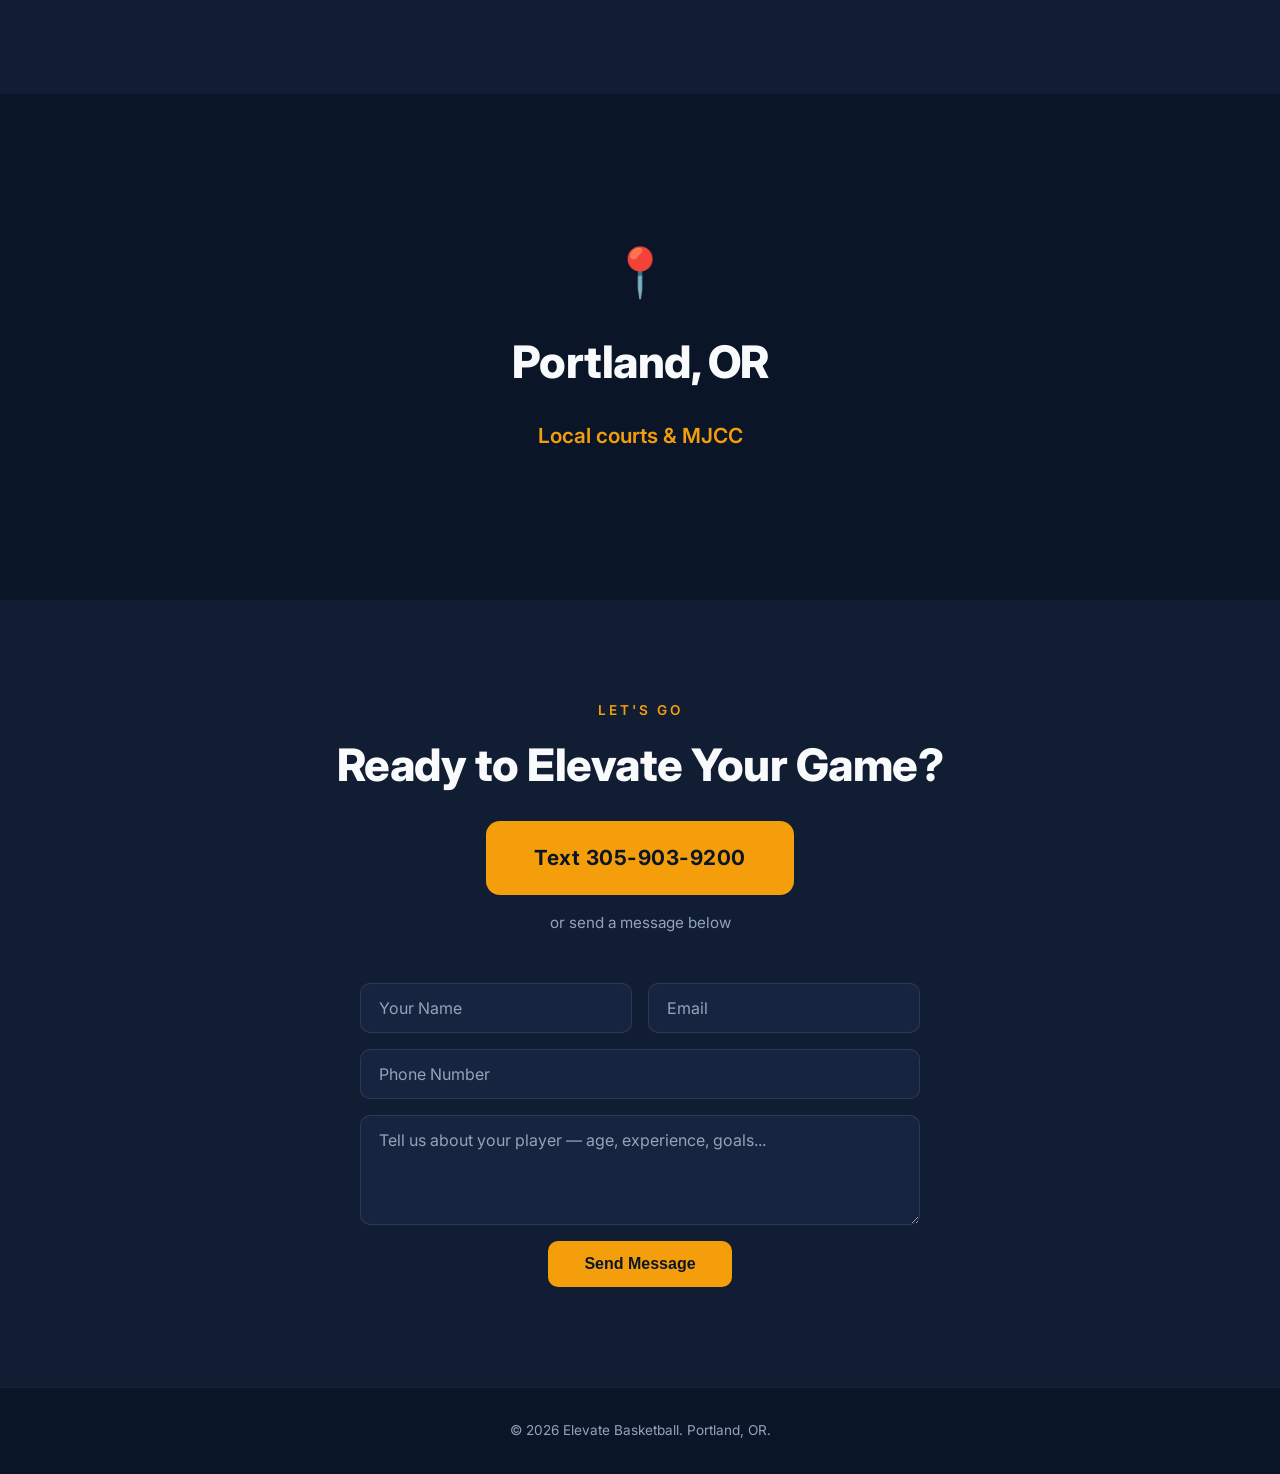
==== commit 9dd28aeb: "Add Basketball Brain back to nav" ====
--- a/index.html
+++ b/index.html
@@ -21,7 +21,7 @@
         <a href="#about">About</a>
         <a href="#skills">Training</a>
         <a href="sample-session.html">Sample Session</a>
-        <a href="#gallery">Gallery</a>
+        <a href="basketball-brain.html">Basketball Brain</a>
         <a href="#pricing">Pricing</a>
         <a href="#contact" class="nav-cta">Book a Session</a>
       </div>
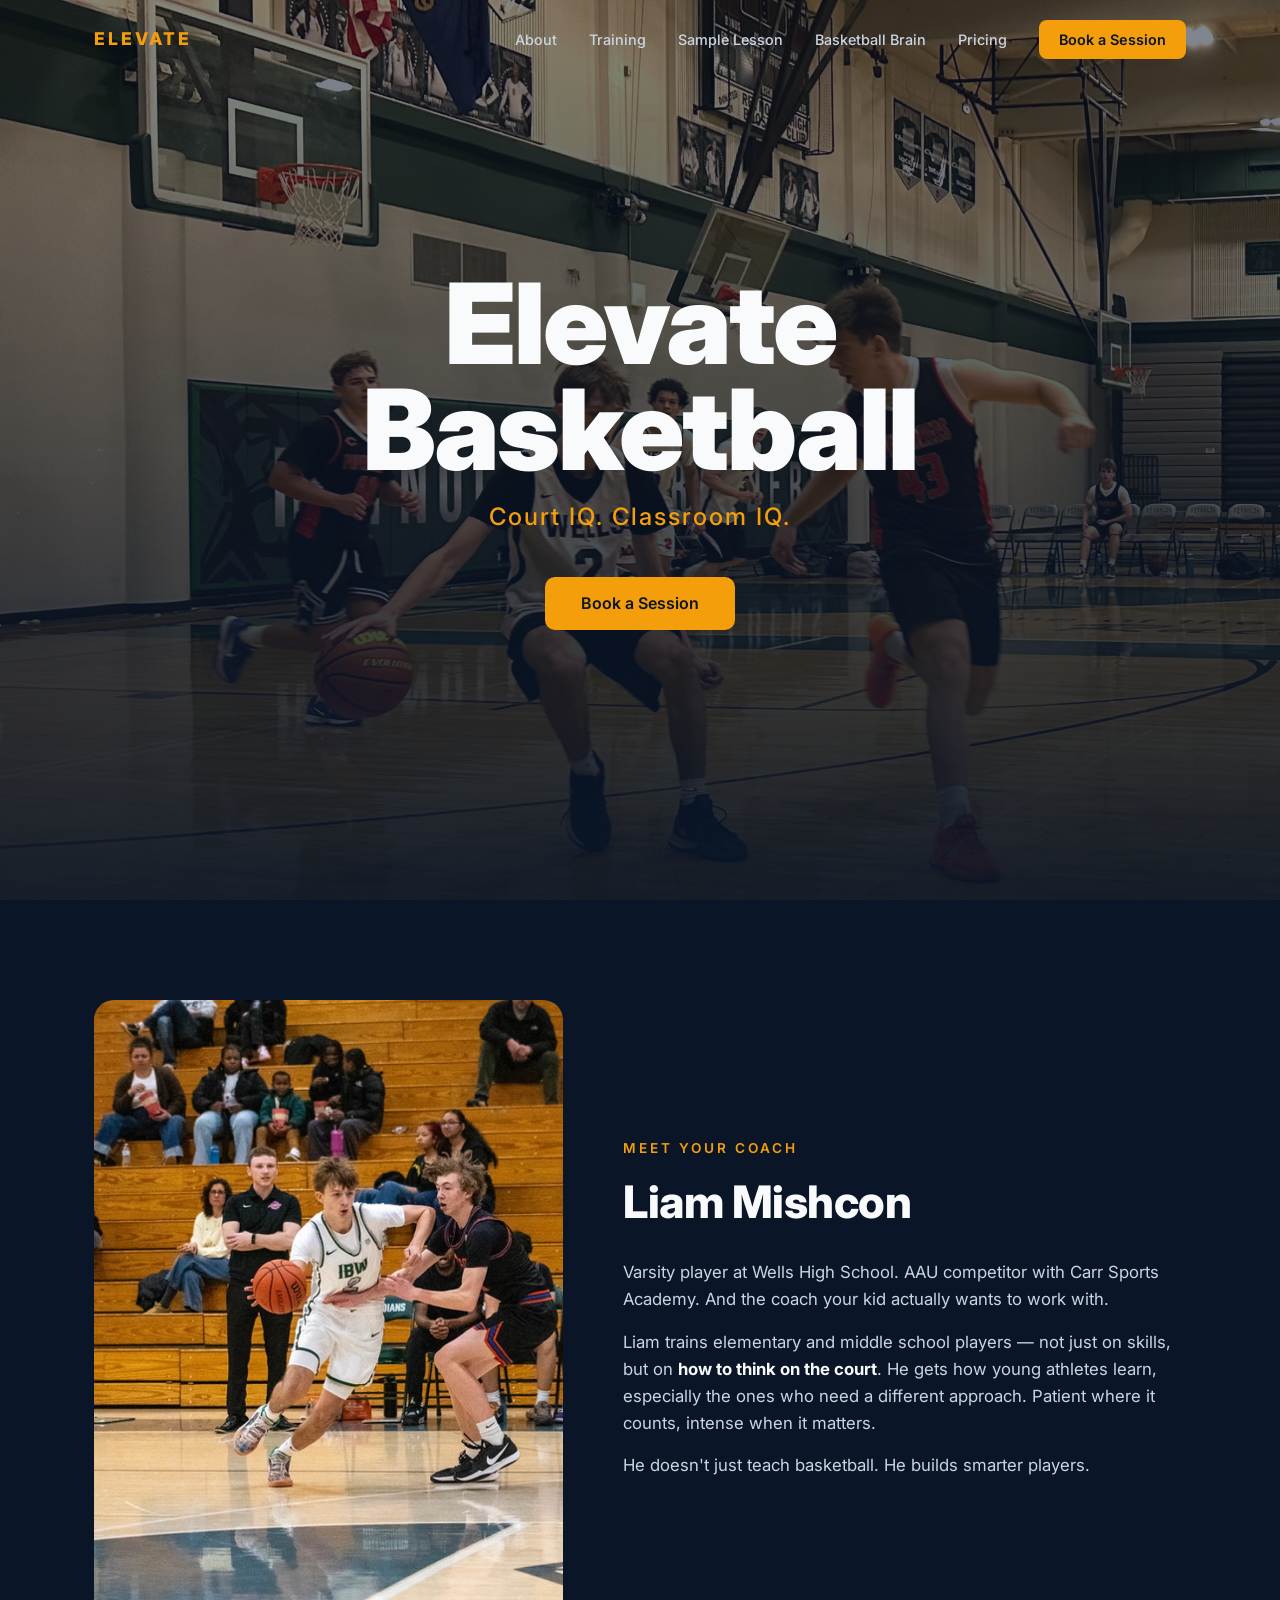
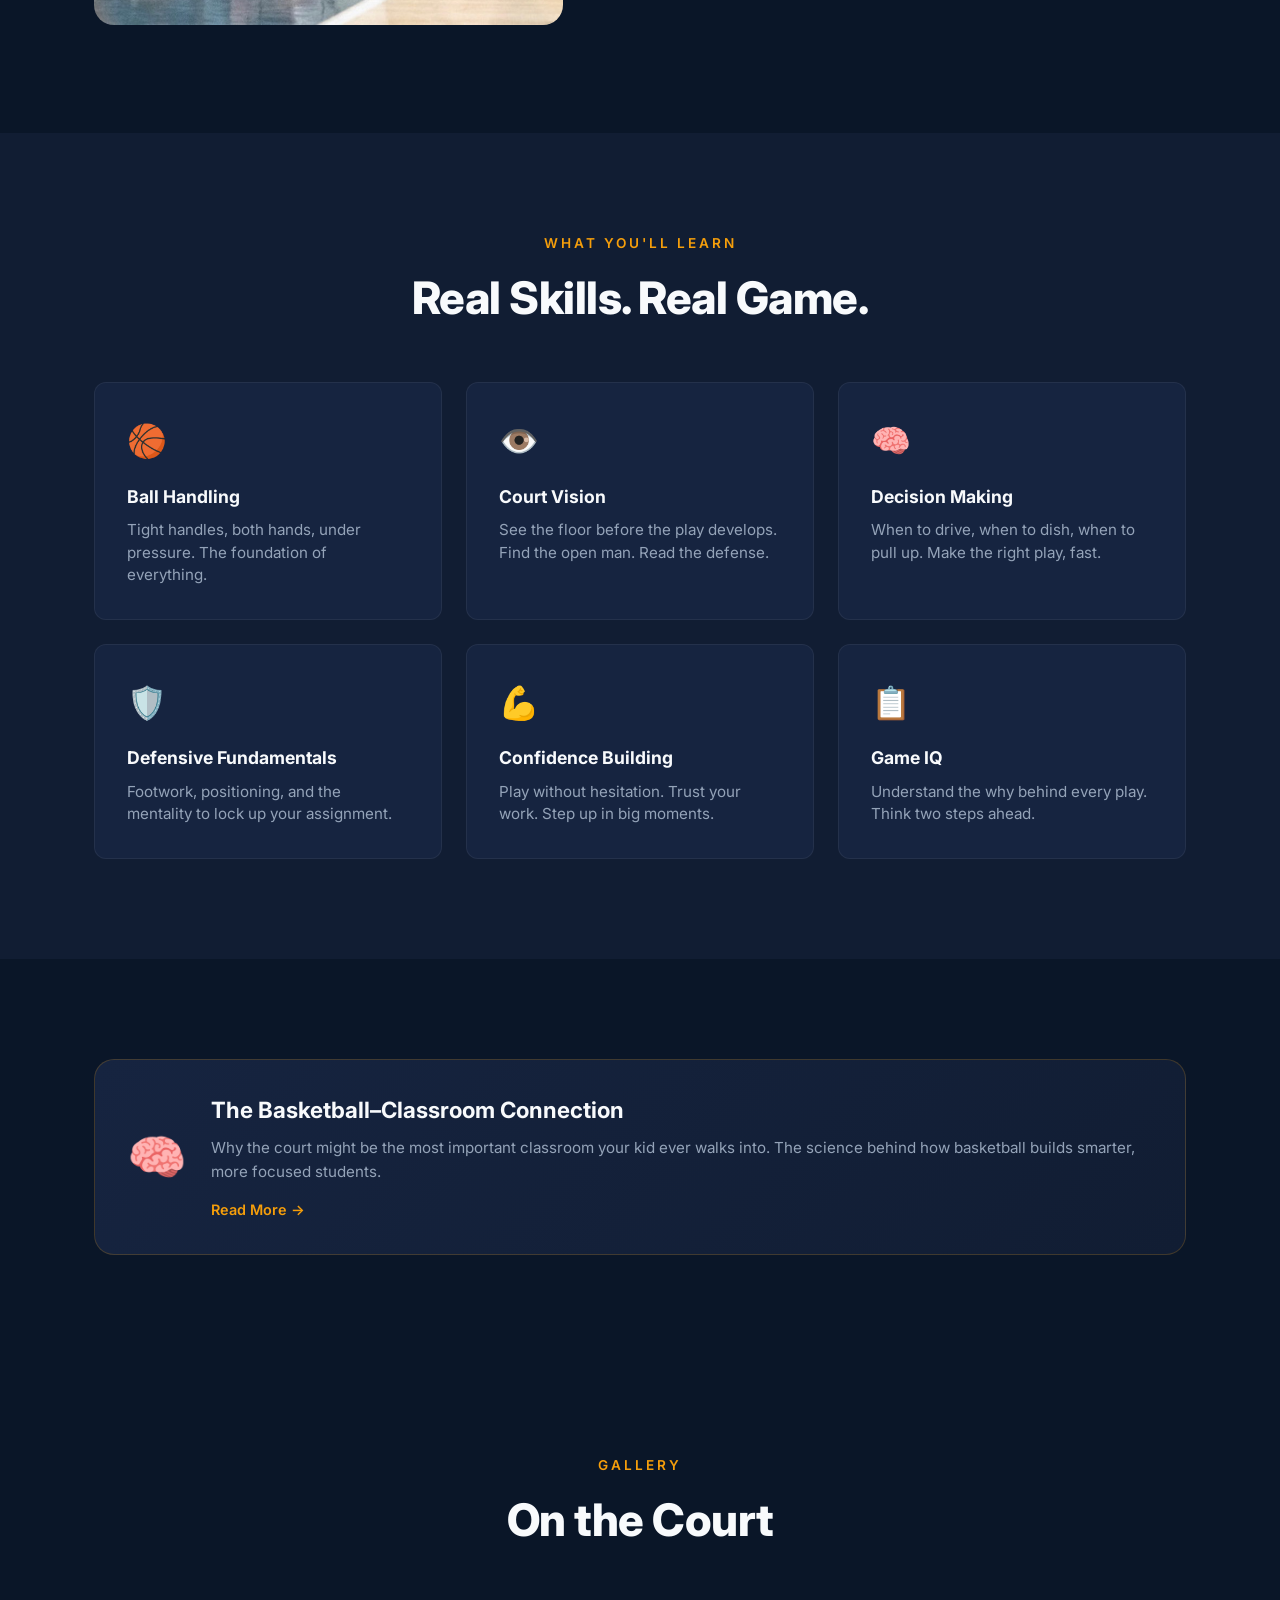
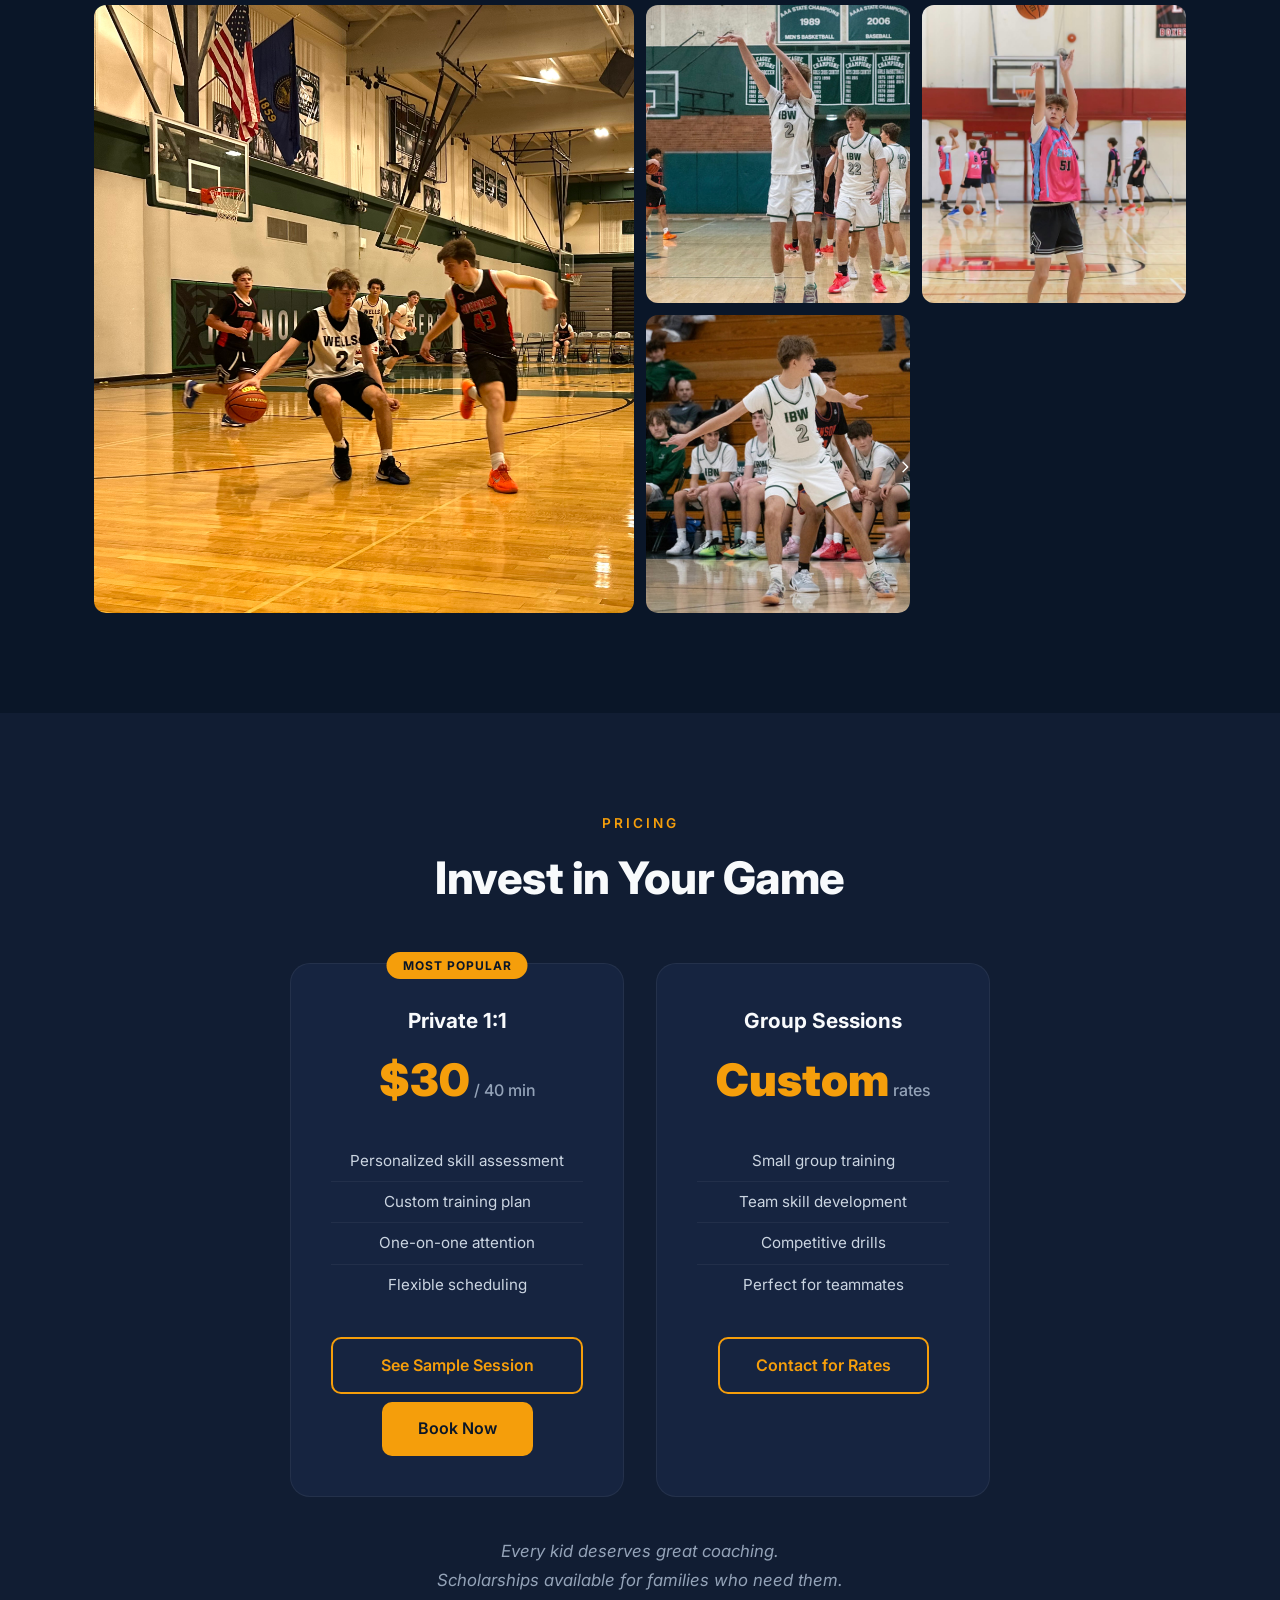
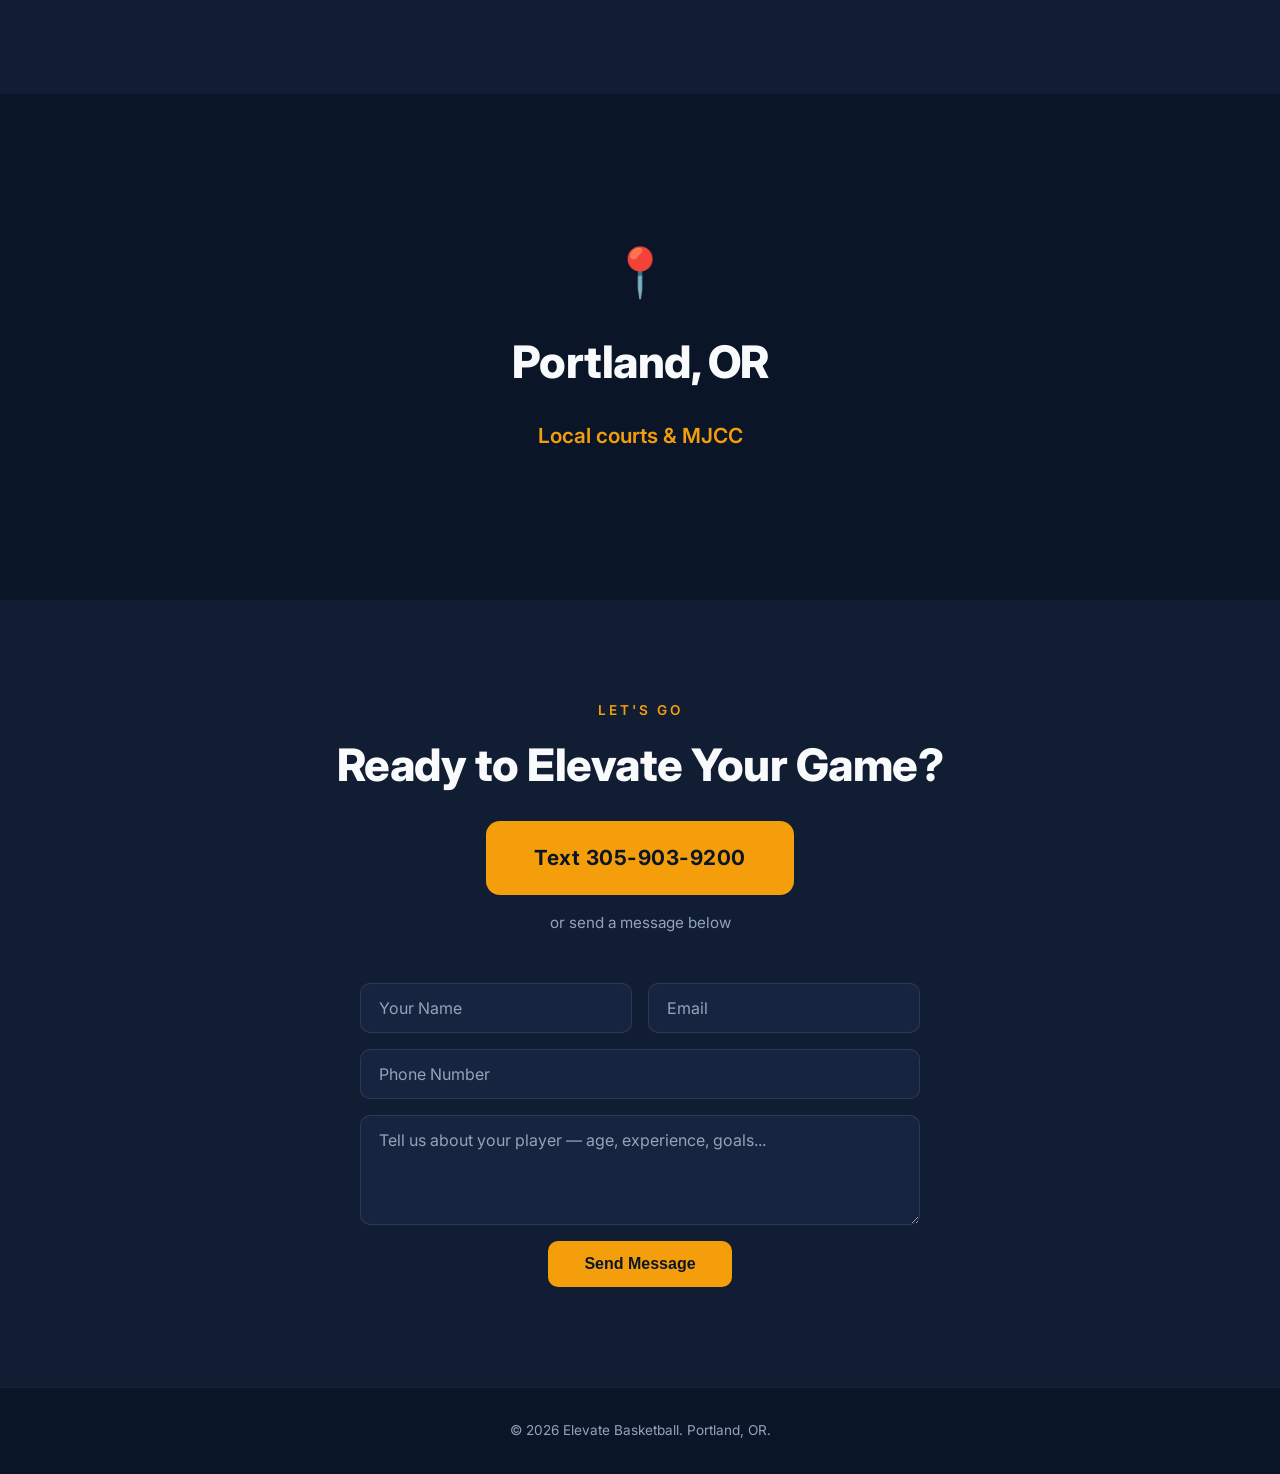
==== commit fa7cad38: "Add original sample lesson page with tabbed beginner/intermediate content" ====
--- a/index.html
+++ b/index.html
@@ -10,6 +10,8 @@
   <link href="https://fonts.googleapis.com/css2?family=Inter:wght@400;500;600;700;800;900&display=swap" rel="stylesheet">
   <link rel="icon" href="data:image/svg+xml,<svg xmlns=%22http://www.w3.org/2000/svg%22 viewBox=%220 0 100 100%22><text y=%22.9em%22 font-size=%2290%22>🏀</text></svg>">
   <link rel="stylesheet" href="styles.css">
+  <script defer src="/_vercel/insights/script.js"></script>
+  <script defer src="tracking.js"></script>
 </head>
 <body>
 
@@ -20,7 +22,7 @@
       <div class="nav-links">
         <a href="#about">About</a>
         <a href="#skills">Training</a>
-        <a href="sample-session.html">Sample Session</a>
+        <a href="sample-lesson.html">Sample Lesson</a>
         <a href="basketball-brain.html">Basketball Brain</a>
         <a href="#pricing">Pricing</a>
         <a href="#contact" class="nav-cta">Book a Session</a>
@@ -191,7 +193,7 @@
           <a href="sms:3059039200" class="btn btn-big">Text 305-903-9200</a>
           <p class="contact-or">or send a message below</p>
         </div>
-        <form class="contact-form" action="https://formsubmit.co/adam@mish.com" method="POST">
+        <form class="contact-form" action="https://formsubmit.co/adam@mish.com" method="POST" onsubmit="trackConversion('contact_form', {page: 'home'});">
           <input type="hidden" name="_subject" value="Elevate Basketball — New Inquiry">
           <input type="hidden" name="_captcha" value="false">
           <input type="hidden" name="_next" value="https://elevate-bb.com/thanks.html">
